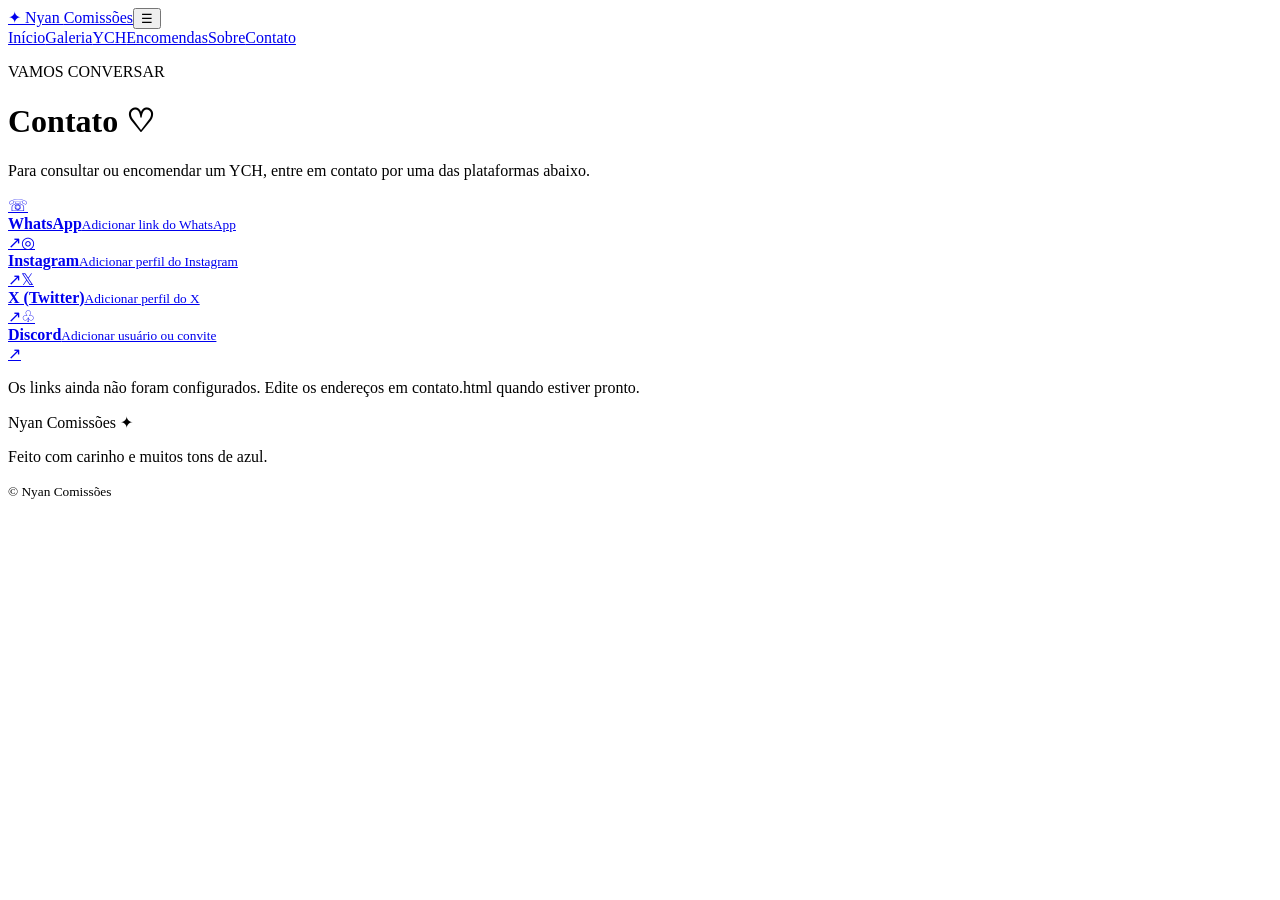
==== contato.html @ cc661559 "Criar site Nyan Comissões: contato.html" ====
<!DOCTYPE html><html lang="pt-BR"><head><meta charset="UTF-8"><meta name="viewport" content="width=device-width, initial-scale=1.0"><title>Contato | Nyan Comissões</title><link rel="stylesheet" href="style.css"><script src="script.js" defer></script></head><body><header class="site-header"><a class="brand" href="index.html"><span class="brand-mark">✦</span> Nyan <span>Comissões</span></a><button class="menu-toggle" aria-label="Abrir menu" aria-expanded="false">☰</button><nav class="nav-links"><a href="index.html">Início</a><a href="galeria.html">Galeria</a><a href="ych.html">YCH</a><a href="encomendas.html">Encomendas</a><a href="sobre.html">Sobre</a><a class="active" href="contato.html">Contato</a></nav></header><main class="page narrow"><div class="page-heading"><p class="eyebrow">VAMOS CONVERSAR</p><h1>Contato <span>♡</span></h1><p>Para consultar ou encomendar um YCH, entre em contato por uma das plataformas abaixo.</p></div><div class="contact-list"><a class="contact-card" href="#" data-contact="whatsapp"><span class="contact-icon">☏</span><div><strong>WhatsApp</strong><small>Adicionar link do WhatsApp</small></div><span class="arrow">↗</span></a><a class="contact-card" href="#" data-contact="instagram"><span class="contact-icon">◎</span><div><strong>Instagram</strong><small>Adicionar perfil do Instagram</small></div><span class="arrow">↗</span></a><a class="contact-card" href="#" data-contact="x"><span class="contact-icon">𝕏</span><div><strong>X (Twitter)</strong><small>Adicionar perfil do X</small></div><span class="arrow">↗</span></a><a class="contact-card" href="#" data-contact="discord"><span class="contact-icon">♧</span><div><strong>Discord</strong><small>Adicionar usuário ou convite</small></div><span class="arrow">↗</span></a></div><p class="hint">Os links ainda não foram configurados. Edite os endereços em contato.html quando estiver pronto.</p></main><footer><div class="footer-brand">Nyan Comissões <span>✦</span></div><p>Feito com carinho e muitos tons de azul.</p><small>© <span id="year"></span> Nyan Comissões</small></footer></body></html>
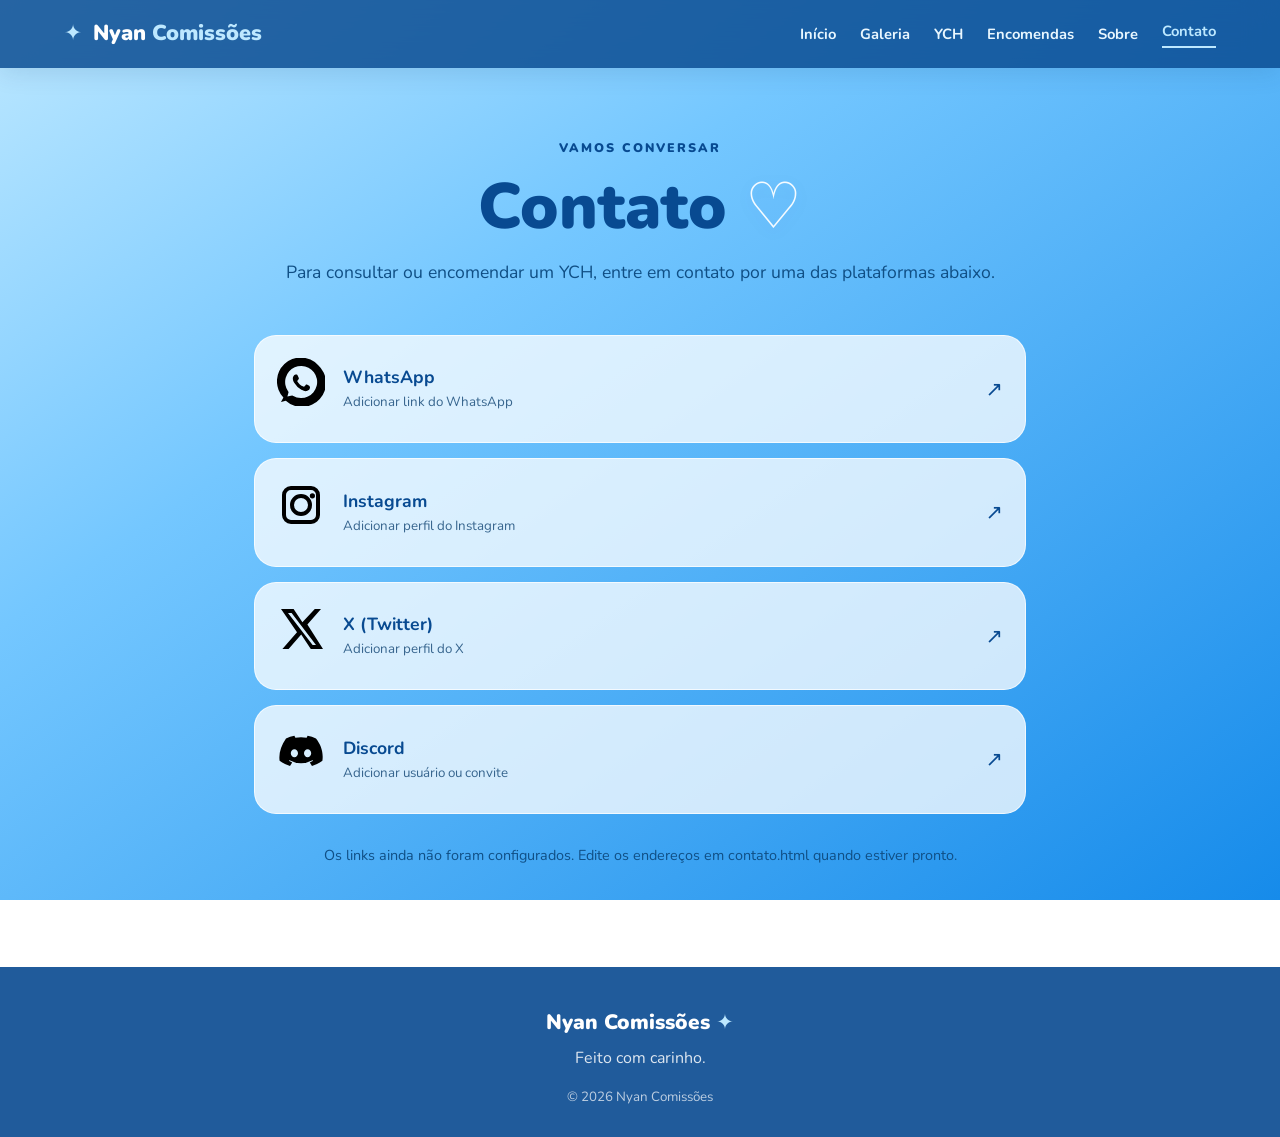
==== commit 3a4dfe2f: "Ajustes de footer, YCH único e ícones de contato" ====
--- a/contato.html
+++ b/contato.html
@@ -1 +1 @@
-<!DOCTYPE html><html lang="pt-BR"><head><meta charset="UTF-8"><meta name="viewport" content="width=device-width, initial-scale=1.0"><title>Contato | Nyan Comissões</title><link rel="stylesheet" href="style.css"><script src="script.js" defer></script></head><body><header class="site-header"><a class="brand" href="index.html"><span class="brand-mark">✦</span> Nyan <span>Comissões</span></a><button class="menu-toggle" aria-label="Abrir menu" aria-expanded="false">☰</button><nav class="nav-links"><a href="index.html">Início</a><a href="galeria.html">Galeria</a><a href="ych.html">YCH</a><a href="encomendas.html">Encomendas</a><a href="sobre.html">Sobre</a><a class="active" href="contato.html">Contato</a></nav></header><main class="page narrow"><div class="page-heading"><p class="eyebrow">VAMOS CONVERSAR</p><h1>Contato <span>♡</span></h1><p>Para consultar ou encomendar um YCH, entre em contato por uma das plataformas abaixo.</p></div><div class="contact-list"><a class="contact-card" href="#" data-contact="whatsapp"><span class="contact-icon">☏</span><div><strong>WhatsApp</strong><small>Adicionar link do WhatsApp</small></div><span class="arrow">↗</span></a><a class="contact-card" href="#" data-contact="instagram"><span class="contact-icon">◎</span><div><strong>Instagram</strong><small>Adicionar perfil do Instagram</small></div><span class="arrow">↗</span></a><a class="contact-card" href="#" data-contact="x"><span class="contact-icon">𝕏</span><div><strong>X (Twitter)</strong><small>Adicionar perfil do X</small></div><span class="arrow">↗</span></a><a class="contact-card" href="#" data-contact="discord"><span class="contact-icon">♧</span><div><strong>Discord</strong><small>Adicionar usuário ou convite</small></div><span class="arrow">↗</span></a></div><p class="hint">Os links ainda não foram configurados. Edite os endereços em contato.html quando estiver pronto.</p></main><footer><div class="footer-brand">Nyan Comissões <span>✦</span></div><p>Feito com carinho e muitos tons de azul.</p><small>© <span id="year"></span> Nyan Comissões</small></footer></body></html>+<!DOCTYPE html><html lang="pt-BR"><head><meta charset="UTF-8"><meta name="viewport" content="width=device-width, initial-scale=1.0"><title>Contato | Nyan Comissões</title><link rel="stylesheet" href="style.css"><script src="script.js" defer></script></head><body><header class="site-header"><a class="brand" href="index.html"><span class="brand-mark">✦</span> Nyan <span>Comissões</span></a><button class="menu-toggle" aria-label="Abrir menu" aria-expanded="false">☰</button><nav class="nav-links"><a href="index.html">Início</a><a href="galeria.html">Galeria</a><a href="ych.html">YCH</a><a href="encomendas.html">Encomendas</a><a href="sobre.html">Sobre</a><a class="active" href="contato.html">Contato</a></nav></header><main class="page narrow"><div class="page-heading"><p class="eyebrow">VAMOS CONVERSAR</p><h1>Contato <span>♡</span></h1><p>Para consultar ou encomendar um YCH, entre em contato por uma das plataformas abaixo.</p></div><div class="contact-list"><a class="contact-card" href="#" data-contact="whatsapp"><span class="contact-icon whatsapp-icon"><svg viewBox="0 0 24 24" aria-hidden="true"><path d="M20.5 3.5A11.8 11.8 0 0 0 3.2 19.8L2 22l2.4-.6A11.8 11.8 0 0 0 20.5 3.5ZM12 20a8 8 0 0 1-4.1-1.1l-.3-.2-2.4.6.6-2.3-.2-.3A8 8 0 1 1 12 20Zm4.4-5.9c-.2-.1-1.3-.7-1.5-.8s-.4-.1-.5.1-.6.7-.7.8-.3.2-.5.1a6.3 6.3 0 0 1-1.8-1.1 7 7 0 0 1-1.2-1.5c-.1-.2 0-.3.1-.4l.4-.5c.1-.1.1-.2.2-.4s0-.3 0-.4-.5-1.2-.7-1.5-.3-.3-.5-.3h-.4c-.2 0-.4.1-.6.3s-.8.8-.8 1.9.8 2.1.9 2.2a8.9 8.9 0 0 0 3.4 3.3c.5.2.9.4 1.2.5.5.2 1 .2 1.4.1.4-.1 1.3-.5 1.5-1s.2-.9.2-1-.1-.2-.3-.3Z"/></svg></span><div><strong>WhatsApp</strong><small>Adicionar link do WhatsApp</small></div><span class="arrow">↗</span></a><a class="contact-card" href="#" data-contact="instagram"><span class="contact-icon instagram-icon"><svg viewBox="0 0 24 24" aria-hidden="true"><path d="M7 2.5h10A4.5 4.5 0 0 1 21.5 7v10a4.5 4.5 0 0 1-4.5 4.5H7A4.5 4.5 0 0 1 2.5 17V7A4.5 4.5 0 0 1 7 2.5Zm0 2A2.5 2.5 0 0 0 4.5 7v10A2.5 2.5 0 0 0 7 19.5h10a2.5 2.5 0 0 0 2.5-2.5V7A2.5 2.5 0 0 0 17 4.5Zm5 2a5.5 5.5 0 1 1-5.5 5.5A5.5 5.5 0 0 1 12 6.5Zm0 2a3.5 3.5 0 1 0 3.5 3.5A3.5 3.5 0 0 0 12 8.5Zm5.7-2.4a1.3 1.3 0 1 1-1.3 1.3 1.3 1.3 0 0 1 1.3-1.3Z"/></svg></span><div><strong>Instagram</strong><small>Adicionar perfil do Instagram</small></div><span class="arrow">↗</span></a><a class="contact-card" href="#" data-contact="x"><span class="contact-icon x-icon"><svg viewBox="0 0 24 24" aria-hidden="true"><path d="M18.9 2H22l-6.8 7.8L23 22h-6.1l-4.8-7.2L5.8 22H2.7l7.3-8.4L2 2h6.3l4.4 6.6L18.9 2Zm-1.1 18h1.7L7.3 4H5.5l12.3 16Z"/></svg></span><div><strong>X (Twitter)</strong><small>Adicionar perfil do X</small></div><span class="arrow">↗</span></a><a class="contact-card" href="#" data-contact="discord"><span class="contact-icon discord-icon"><svg viewBox="0 0 24 24" aria-hidden="true"><path d="M19.5 5.2a17 17 0 0 0-4.2-1.3l-.5 1a15 15 0 0 0-5.6 0l-.5-1A17 17 0 0 0 4.5 5.2C1.9 9 .8 12.7 1.3 16.4a17 17 0 0 0 5.2 2.6l1.1-1.8-1.7-.8.4-.3a12 12 0 0 0 11.4 0l.4.3-1.7.8 1.1 1.8a17 17 0 0 0 5.2-2.6c.6-4.3-.7-8-3.2-11.2ZM8.7 14.6c-1 0-1.8-.9-1.8-2s.8-2 1.8-2 1.8.9 1.8 2-.8 2-1.8 2Zm6.6 0c-1 0-1.8-.9-1.8-2s.8-2 1.8-2 1.8.9 1.8 2-.8 2-1.8 2Z"/></svg></span><div><strong>Discord</strong><small>Adicionar usuário ou convite</small></div><span class="arrow">↗</span></a></div><p class="hint">Os links ainda não foram configurados. Edite os endereços em contato.html quando estiver pronto.</p></main><footer><div class="footer-brand">Nyan Comissões <span>✦</span></div><p>Feito com carinho.</p><small>© <span id="year"></span> Nyan Comissões</small></footer></body></html>
--- a/style.css
+++ b/style.css
@@ -0,0 +1,2 @@
+@import url('https://fonts.googleapis.com/css2?family=Nunito:wght@400;500;600;700;800;900&display=swap');
+:root{--sky:#BDE8FF;--mid:#52B5F5;--bright:#168BEA;--blue:#126AC2;--deep:#084A91;--white:#F5FBFF;--ink:#073b70;--glass:rgba(255,255,255,.76);--shadow:0 18px 50px rgba(8,74,145,.13)}*{box-sizing:border-box;margin:0;padding:0}html{scroll-behavior:smooth}body{font-family:'Nunito',system-ui,sans-serif;color:var(--ink);background:linear-gradient(145deg,#BDE8FF 0%,#74C7FF 35%,#168BEA 100%);background-attachment:fixed;min-height:100vh;line-height:1.65}a{color:inherit;text-decoration:none}.site-header{position:sticky;top:0;z-index:10;padding:16px clamp(18px,5vw,70px);display:flex;justify-content:space-between;align-items:center;gap:20px;background:rgba(8,74,145,.83);backdrop-filter:blur(16px);color:#fff;box-shadow:0 5px 25px rgba(4,46,100,.12)}.brand{font-size:1.35rem;font-weight:900;white-space:nowrap}.brand span:not(.brand-mark){color:#BDE8FF}.brand-mark{color:#BDE8FF;margin-right:5px}.nav-links{display:flex;align-items:center;gap:clamp(10px,2vw,24px)}.nav-links a{font-weight:700;font-size:.92rem;color:#e9f7ff;transition:.2s}.nav-links a:hover,.nav-links a.active{color:#BDE8FF}.nav-links a.active{border-bottom:2px solid #BDE8FF;padding-bottom:3px}.menu-toggle{display:none;border:0;background:transparent;color:white;font-size:1.5rem}.hero{max-width:1200px;margin:auto;padding:clamp(50px,8vw,110px) 24px;min-height:76vh;display:grid;grid-template-columns:1.1fr .9fr;align-items:center;gap:60px}.hero-copy{max-width:600px}.eyebrow{letter-spacing:.16em;font-weight:900;font-size:.78rem;color:var(--deep);margin-bottom:14px}.hero h1{font-size:clamp(3rem,7vw,6.2rem);line-height:1.04;color:#063b78;font-weight:900;letter-spacing:-.04em}.hero h1 span,.page-heading h1 span{color:var(--white);text-shadow:0 4px 18px rgba(8,74,145,.13)}.lead{font-size:1.18rem;max-width:500px;margin:24px 0;color:#073b70}.hero-actions{display:flex;gap:12px;flex-wrap:wrap}.button{display:inline-flex;align-items:center;justify-content:center;gap:12px;padding:13px 23px;border-radius:999px;font-weight:900;transition:.25s;border:1px solid transparent}.button:hover{transform:translateY(-3px)}.primary{background:var(--deep);color:white;box-shadow:0 9px 22px rgba(8,74,145,.2)}.primary:hover{background:#063b78}.ghost{background:rgba(255,255,255,.4);border-color:rgba(8,74,145,.25);color:var(--deep)}.hero-art{position:relative;display:flex;justify-content:center}.art-frame{width:min(100%,420px);aspect-ratio:1/1;border-radius:40px;overflow:hidden;background:linear-gradient(135deg,rgba(255,255,255,.75),rgba(82,181,245,.3));border:5px solid rgba(255,255,255,.65);box-shadow:var(--shadow);position:relative}.art-frame img{width:100%;height:100%;object-fit:cover}.image-fallback{position:absolute;inset:0;display:none;place-content:center;text-align:center;gap:8px;color:var(--deep);background:radial-gradient(circle at 30% 25%,white,transparent 65%)}.image-fallback span{font-size:4rem}.image-fallback small{font-family:monospace}.float-note{position:absolute;bottom:-20px;right:5%;background:white;padding:12px 20px;border-radius:20px;font-weight:800;color:var(--deep);box-shadow:var(--shadow);transform:rotate(3deg)}.quick-links{max-width:1200px;margin:0 auto 80px;padding:0 24px;display:grid;grid-template-columns:repeat(3,1fr);gap:20px}.quick-card{background:rgba(245,251,255,.8);border:1px solid rgba(255,255,255,.7);border-radius:25px;padding:30px;box-shadow:0 10px 30px rgba(8,74,145,.08);transition:.25s}.quick-card:hover{transform:translateY(-6px);background:white}.quick-icon{font-size:2rem;color:var(--bright)}.quick-card h2{font-size:1.35rem;margin:8px 0;color:var(--deep)}.quick-card p{color:#37658e}.page{max-width:1150px;margin:auto;padding:70px 24px 100px}.narrow{max-width:820px}.page-heading{text-align:center;max-width:750px;margin:0 auto 48px}.page-heading h1{font-size:clamp(2.5rem,5vw,4rem);line-height:1.1;color:var(--deep);font-weight:900}.page-heading p:not(.eyebrow){margin-top:15px;font-size:1.1rem;color:#104f85}.gallery-grid,.ych-grid{display:grid;grid-template-columns:repeat(3,1fr);gap:22px}.gallery-placeholder,.ych-image{aspect-ratio:4/5;border-radius:24px;background:linear-gradient(150deg,rgba(245,251,255,.9),rgba(82,181,245,.25));border:2px dashed rgba(8,74,145,.3);display:flex;flex-direction:column;align-items:center;justify-content:center;text-align:center;color:var(--deep);gap:8px}.gallery-placeholder span,.ych-image span{font-size:3rem}.gallery-placeholder small,.ych-image small{opacity:.7}.hint{margin:30px 0 0;text-align:center;font-size:.9rem;color:#104f85}.ych-card{overflow:hidden;background:rgba(245,251,255,.85);border-radius:25px;box-shadow:var(--shadow)}.ych-image{border-radius:0;aspect-ratio:1/1}.ych-info{padding:20px}.ych-title{display:flex;align-items:center;justify-content:space-between;gap:10px}.ych-title h2{color:var(--deep);font-size:1.2rem}.status{font-size:.75rem;font-weight:900;padding:5px 10px;border-radius:20px}.status.open{background:#d7f5e4;color:#17633c}.status.closed{background:#e1e8f0;color:#586d80}.ych-info p{margin-top:10px;color:#37658e}.price strong{color:var(--deep)}.center-cta{text-align:center;margin-top:45px}.center-cta p{font-weight:800;margin-bottom:14px}.step-card{display:flex;gap:22px;align-items:flex-start;background:var(--glass);border-radius:22px;padding:26px;margin:18px 0;box-shadow:0 10px 30px rgba(8,74,145,.07)}.step-number{display:grid;place-items:center;min-width:52px;height:52px;background:var(--deep);color:white;border-radius:18px;font-weight:900;font-size:1.2rem}.step-card h2{color:var(--deep);margin-bottom:5px}.step-card p{color:#37658e}.empty-about{min-height:260px;background:var(--glass);border-radius:28px;display:grid;place-content:center;text-align:center;gap:10px;color:#37658e}.empty-about span{font-size:3rem;color:var(--bright)}.contact-list{display:grid;gap:15px}.contact-card{display:flex;align-items:center;gap:18px;padding:22px;background:var(--glass);border:1px solid rgba(255,255,255,.7);border-radius:22px;transition:.2s}.contact-card:hover{background:white;transform:translateX(5px)}.contact-icon{font-size:1.8rem;color:var(--deep);width:48px;text-align:center}.contact-card div{display:flex;flex-direction:column}.contact-card strong{font-size:1.1rem;color:var(--deep)}.contact-card small{color:#37658e}.arrow{margin-left:auto;color:var(--deep);font-size:1.3rem}footer{text-align:center;padding:38px 20px 28px;background:rgba(8,74,145,.9);color:white}footer p{opacity:.85;margin:5px 0 12px}.footer-brand{font-size:1.3rem;font-weight:900}.footer-brand span{color:var(--sky)}.footer-links{display:flex;justify-content:center;gap:20px;margin:12px 0}footer small{opacity:.7}@media(max-width:900px){.hero{gap:30px}.quick-links{grid-template-columns:1fr}.gallery-grid,.ych-grid{grid-template-columns:repeat(2,1fr)}}@media(max-width:700px){.site-header{flex-wrap:wrap}.menu-toggle{display:block}.nav-links{display:none;flex-basis:100%;flex-direction:column;align-items:flex-start;padding:10px 0 5px}.nav-links.open{display:flex}.hero{grid-template-columns:1fr;text-align:center;padding-top:55px}.hero-copy{margin:auto}.lead{margin-left:auto;margin-right:auto}.hero-actions{justify-content:center}.hero-art{margin:20px auto 35px;width:100%}.art-frame{width:min(100%,340px)}.gallery-grid,.ych-grid{grid-template-columns:1fr}.page{padding-top:50px}.step-card{padding:20px}}
